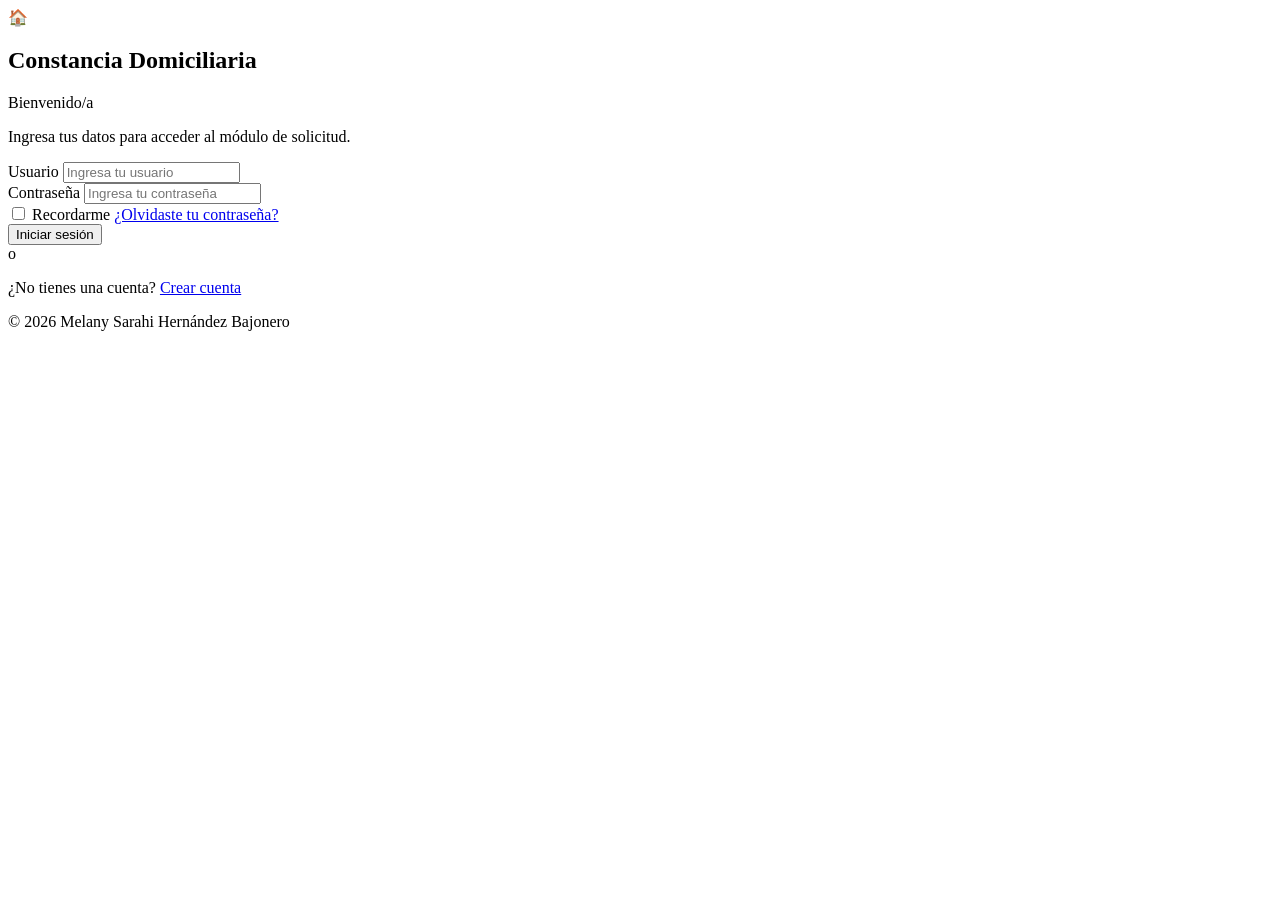
==== index.html @ f72e352b "initial commit" ====
<!DOCTYPE html>
<html lang="es">

<head>
    <meta charset="UTF-8">
    <meta name="viewport" content="width=device-width, initial-scale=1.0">

    <title>Constancia Domiciliaria | Iniciar sesión</title>

    <link rel="stylesheet" href="css/styles.css">
</head>

<body>

    <main class="login-container">

        <section class="login-card">

            <!-- Logo -->
            <div class="logo">

                <div class="logo-icon">
                    🏠
                </div>

                <h1>
                    Constancia
                    <span>Domiciliaria</span>
                </h1>

            </div>


            <!-- Bienvenida -->
            <p class="welcome">
                Bienvenido/a
            </p>

            <p class="subtitle">
                Ingresa tus datos para acceder al módulo de solicitud.
            </p>


            <!-- Formulario -->
            <form id="loginForm">

                <div class="input-group">

                    <label for="usuario">
                        Usuario
                    </label>

                    <input
                        type="text"
                        id="usuario"
                        name="usuario"
                        placeholder="Ingresa tu usuario"
                        required
                    >

                </div>


                <div class="input-group">

                    <label for="password">
                        Contraseña
                    </label>

                    <input
                        type="password"
                        id="password"
                        name="password"
                        placeholder="Ingresa tu contraseña"
                        required
                    >

                </div>


                <!-- Opciones -->
                <div class="options">

                    <label class="remember">

                        <input
                            type="checkbox"
                            id="recordarme"
                        >

                        Recordarme

                    </label>


                    <a href="#" id="recuperar">
                        ¿Olvidaste tu contraseña?
                    </a>

                </div>


                <!-- Botón -->
                <button type="submit">
                    Iniciar sesión
                </button>

            </form>


            <!-- Registro -->
            <div class="divider">
                <span>o</span>
            </div>

            <p class="register">

                ¿No tienes una cuenta?

                <a href="#" id="crearCuenta">
                    Crear cuenta
                </a>

            </p>

        </section>


        <!-- Pie de página -->
        <footer>
            © 2026 Melany Sarahi Hernández Bajonero
        </footer>

        </main>

    <script src="js/script.js"></script>

</body>

</html>
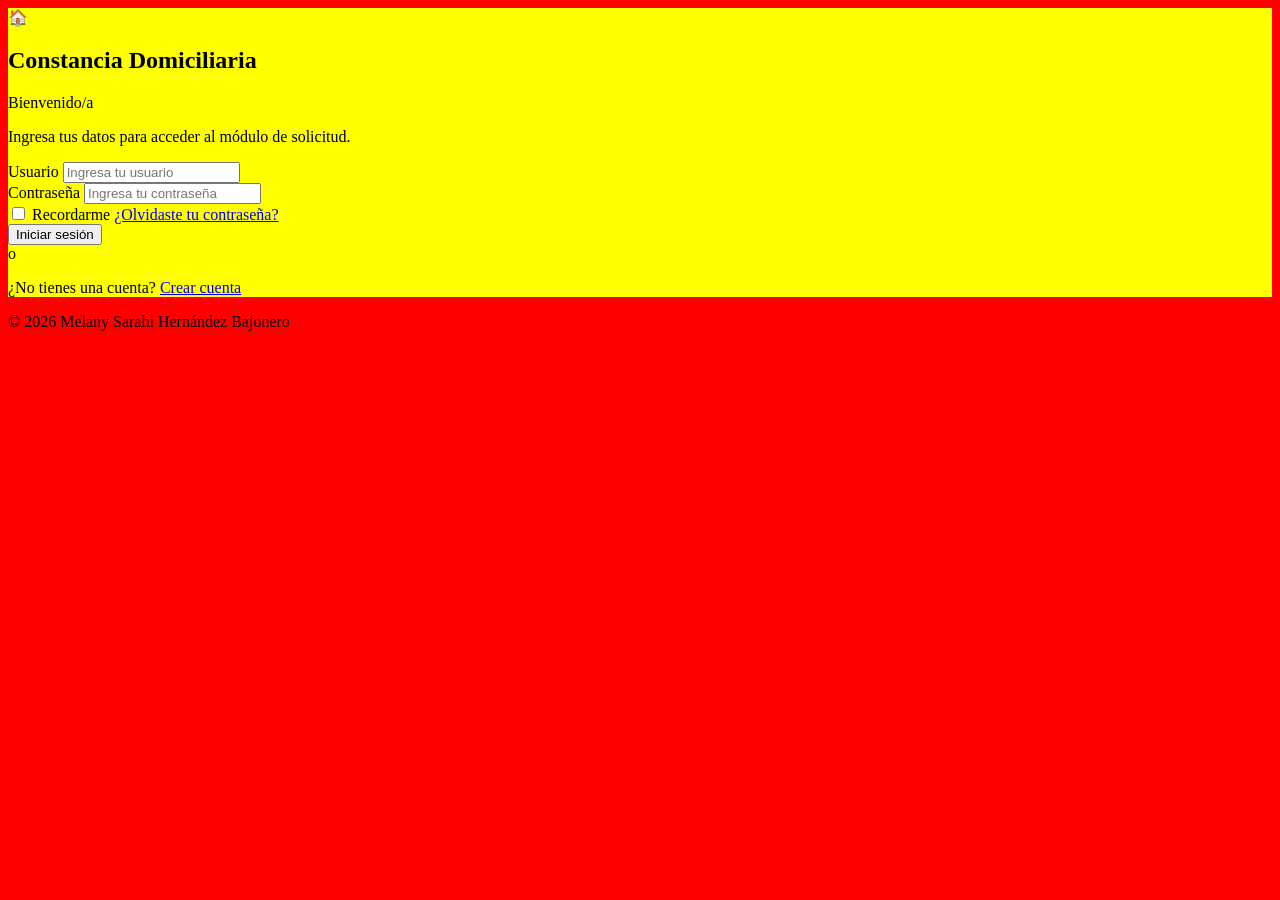
==== commit dfa276c8: "Add files via upload" ====
--- a/index.html
+++ b/index.html
@@ -7,7 +7,16 @@
 
     <title>Constancia Domiciliaria | Iniciar sesión</title>
 
-    <link rel="stylesheet" href="css/styles.css">
+    <style>
+    body {
+        background: red !important;
+    }
+
+    .login-card {
+        background: yellow !important;
+    }
+</style>
+<link rel="stylesheet" href="css/styles.css">
 </head>
 
 <body>
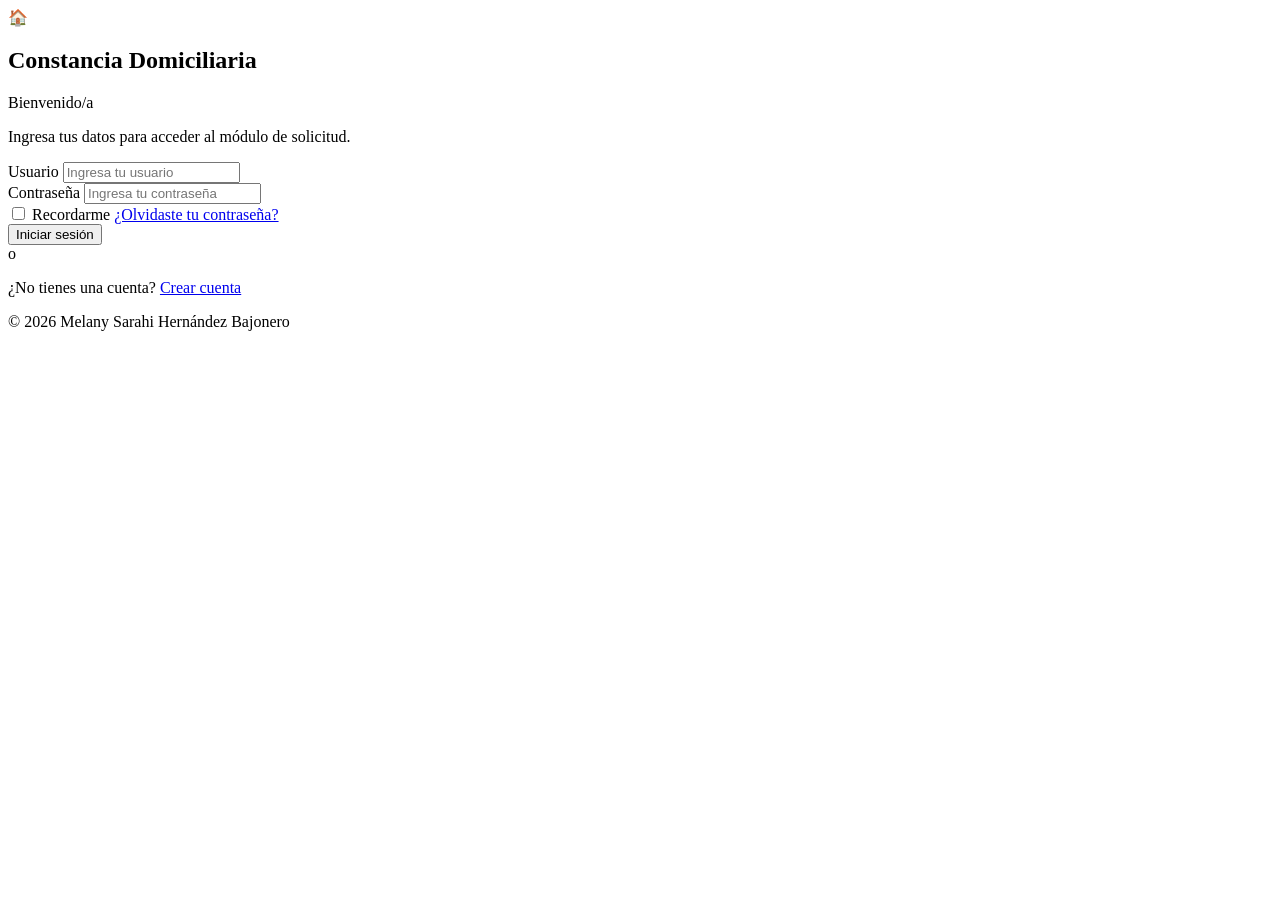
==== commit 6f4be106: "Add files via upload" ====
--- a/index.html
+++ b/index.html
@@ -7,16 +7,8 @@
 
     <title>Constancia Domiciliaria | Iniciar sesión</title>
 
-    <style>
-    body {
-        background: red !important;
-    }
-
-    .login-card {
-        background: yellow !important;
-    }
-</style>
-<link rel="stylesheet" href="css/styles.css">
+   
+     <link rel="stylesheet" href="css/style.css">
 </head>
 
 <body>
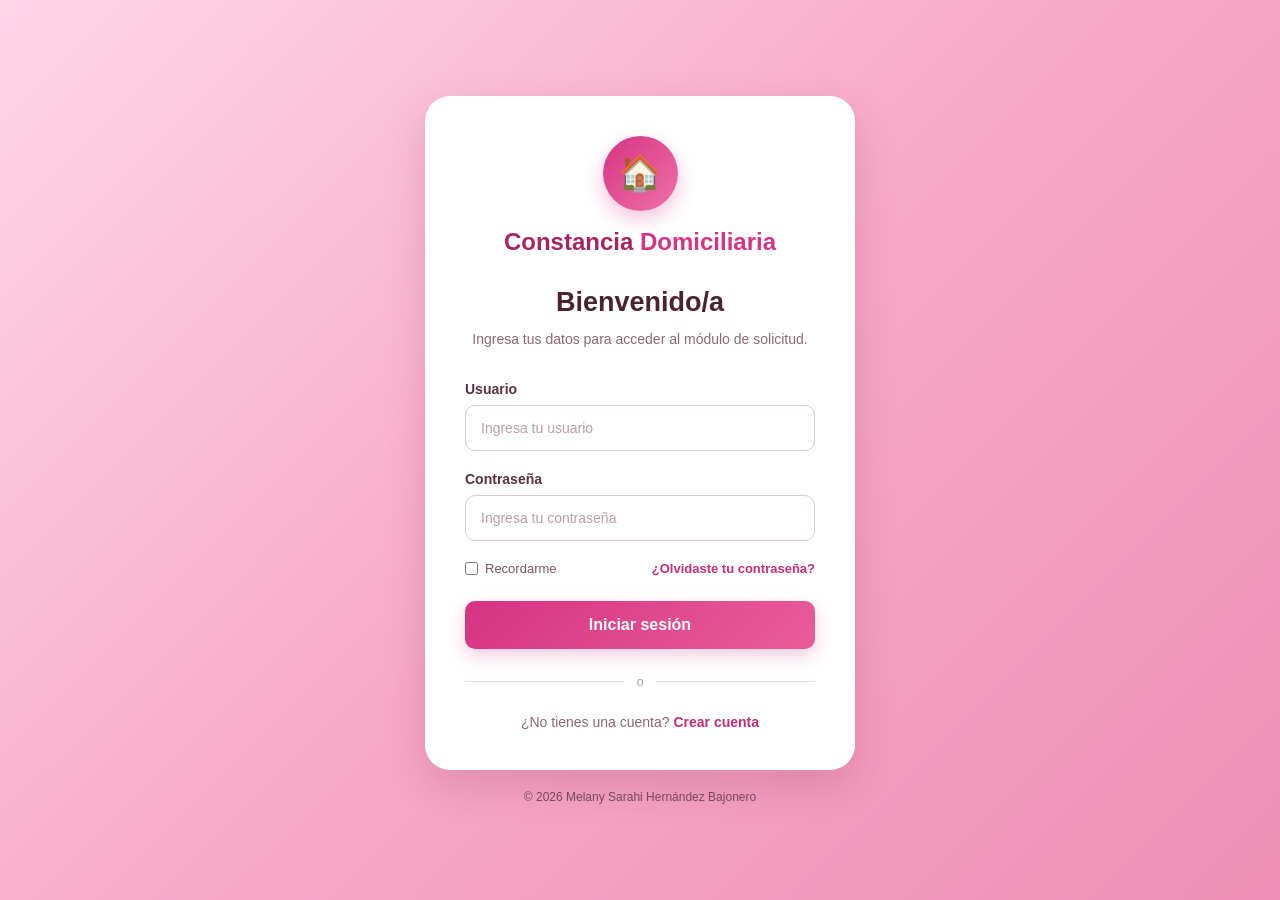
==== commit 5451d1fd: "Add files via upload" ====
--- a/index.html
+++ b/index.html
@@ -8,7 +8,651 @@
     <title>Constancia Domiciliaria | Iniciar sesión</title>
 
    
-     <link rel="stylesheet" href="css/style.css">
+    <style>
+        /* ========================================
+   CONFIGURACIÓN GENERAL
+======================================== */
+
+* {
+    margin: 0;
+    padding: 0;
+    box-sizing: border-box;
+}
+
+body {
+    font-family: "Segoe UI", Arial, sans-serif;
+
+    min-height: 100vh;
+
+    display: flex;
+    justify-content: center;
+    align-items: center;
+
+    background: linear-gradient(
+        135deg,
+        #ffd6e7,
+        #f7a9c8,
+        #ef8fb5
+    );
+
+    color: #4a2635;
+}
+
+
+/* ========================================
+   CONTENEDOR DEL LOGIN
+======================================== */
+
+.login-container {
+    width: 100%;
+    max-width: 480px;
+
+    padding: 25px;
+}
+
+
+/* ========================================
+   TARJETA
+======================================== */
+
+.login-card {
+    width: 100%;
+
+    padding: 40px;
+
+    background-color: white;
+
+    border-radius: 25px;
+
+    box-shadow:
+        0 15px 40px rgba(128, 35, 75, 0.20);
+}
+
+
+/* ========================================
+   LOGO
+======================================== */
+
+.logo {
+    text-align: center;
+
+    margin-bottom: 30px;
+}
+
+.logo-icon {
+    width: 75px;
+    height: 75px;
+
+    margin: 0 auto 15px;
+
+    display: flex;
+    justify-content: center;
+    align-items: center;
+
+    border-radius: 50%;
+
+    background: linear-gradient(
+        135deg,
+        #d63384,
+        #ee72a8
+    );
+
+    color: white;
+
+    font-size: 35px;
+
+    box-shadow:
+        0 8px 20px rgba(214, 51, 132, 0.30);
+}
+
+.logo h1 {
+    color: #a52560;
+
+    font-size: 24px;
+
+    line-height: 1.3;
+}
+
+.logo h1 span {
+    color: #d63384;
+}
+
+
+/* ========================================
+   TEXTOS
+======================================== */
+
+.welcome {
+    text-align: center;
+
+    font-size: 27px;
+
+    font-weight: bold;
+
+    color: #492331;
+
+    margin-bottom: 10px;
+}
+
+.subtitle {
+    text-align: center;
+
+    color: #8a6876;
+
+    font-size: 14px;
+
+    line-height: 1.6;
+
+    margin-bottom: 30px;
+}
+
+
+/* ========================================
+   CAMPOS
+======================================== */
+
+.input-group {
+    margin-bottom: 20px;
+}
+
+.input-group label {
+    display: block;
+
+    margin-bottom: 8px;
+
+    color: #5c3043;
+
+    font-size: 14px;
+
+    font-weight: bold;
+}
+
+.input-group input {
+    width: 100%;
+
+    padding: 14px 15px;
+
+    border: 1px solid #e5c6d3;
+
+    border-radius: 10px;
+
+    outline: none;
+
+    font-size: 14px;
+
+    color: #4a2635;
+
+    background-color: white;
+
+    transition: 0.3s;
+}
+
+.input-group input::placeholder {
+    color: #b99daa;
+}
+
+.input-group input:focus {
+    border-color: #d63384;
+
+    box-shadow:
+        0 0 0 3px rgba(214, 51, 132, 0.12);
+}
+
+
+/* ========================================
+   OPCIONES
+======================================== */
+
+.options {
+    display: flex;
+
+    justify-content: space-between;
+
+    align-items: center;
+
+    margin: 5px 0 25px;
+
+    font-size: 13px;
+}
+
+.remember {
+    display: flex;
+
+    align-items: center;
+
+    gap: 7px;
+
+    color: #765363;
+}
+
+.remember input {
+    accent-color: #d63384;
+
+    cursor: pointer;
+}
+
+.options a {
+    color: #c72d75;
+
+    text-decoration: none;
+
+    font-weight: bold;
+}
+
+.options a:hover {
+    text-decoration: underline;
+}
+
+
+/* ========================================
+   BOTÓN
+======================================== */
+
+button {
+    width: 100%;
+
+    padding: 15px;
+
+    border: none;
+
+    border-radius: 10px;
+
+    background: linear-gradient(
+        135deg,
+        #d63384,
+        #e95d98
+    );
+
+    color: white;
+
+    font-size: 16px;
+
+    font-weight: bold;
+
+    cursor: pointer;
+
+    box-shadow:
+        0 7px 18px rgba(214, 51, 132, 0.25);
+
+    transition: all 0.3s ease;
+}
+
+button:hover {
+    transform: translateY(-2px);
+
+    box-shadow:
+        0 10px 22px rgba(214, 51, 132, 0.35);
+}
+
+button:active {
+    transform: translateY(0);
+}
+
+
+/* ========================================
+   SEPARADOR
+======================================== */
+
+.divider {
+    display: flex;
+
+    align-items: center;
+
+    gap: 12px;
+
+    margin: 25px 0;
+
+    color: #b999a7;
+}
+
+.divider::before,
+.divider::after {
+    content: "";
+
+    height: 1px;
+
+    background: #ead6df;
+
+    flex: 1;
+}
+
+.divider span {
+    font-size: 13px;
+}
+
+
+/* ========================================
+   REGISTRO
+======================================== */
+
+.register {
+    text-align: center;
+
+    font-size: 14px;
+
+    color: #8a6876;
+}
+
+.register a {
+    color: #c72d75;
+
+    font-weight: bold;
+
+    text-decoration: none;
+}
+
+.register a:hover {
+    text-decoration: underline;
+}
+
+
+/* ========================================
+   PIE DE PÁGINA
+======================================== */
+
+footer {
+    text-align: center;
+
+    margin-top: 20px;
+
+    color: #75485b;
+
+    font-size: 12px;
+}
+
+
+/* ========================================
+   DISEÑO PARA CELULAR
+======================================== */
+
+@media (max-width: 500px) {
+
+    .login-container {
+        padding: 15px;
+    }
+
+    .login-card {
+        padding: 30px 22px;
+    }
+
+    .logo h1 {
+        font-size: 21px;
+    }
+
+    .welcome {
+        font-size: 24px;
+    }
+
+    .options {
+        flex-direction: column;
+
+        align-items: flex-start;
+
+        gap: 12px;
+    }
+}
+/* ========================================
+   PANEL DEL SISTEMA
+======================================== */
+
+.dashboard {
+    max-width: 100%;
+}
+
+
+/* ========================================
+   ENCABEZADO DEL PANEL
+======================================== */
+
+.encabezado-panel {
+    display: flex;
+
+    justify-content: space-between;
+
+    align-items: center;
+
+    padding-bottom: 20px;
+
+    border-bottom: 1px solid #efdce4;
+}
+
+.encabezado-panel h1 {
+    color: #a52560;
+
+    font-size: 22px;
+
+    line-height: 1.3;
+}
+
+.encabezado-panel h1 span {
+    color: #d63384;
+}
+
+.encabezado-panel p {
+    color: #8a6876;
+
+    font-size: 13px;
+
+    margin-top: 5px;
+}
+
+
+/* ========================================
+   ICONO DEL USUARIO
+======================================== */
+
+.usuario-icono {
+    width: 55px;
+    height: 55px;
+
+    display: flex;
+
+    align-items: center;
+    justify-content: center;
+
+    border-radius: 50%;
+
+    background: linear-gradient(
+        135deg,
+        #d63384,
+        #ee72a8
+    );
+
+    color: white;
+
+    font-size: 25px;
+
+    box-shadow:
+        0 5px 15px rgba(214, 51, 132, 0.25);
+}
+
+
+/* ========================================
+   BIENVENIDA
+======================================== */
+
+.bienvenida {
+    text-align: center;
+
+    margin: 25px 0;
+}
+
+.bienvenida h2 {
+    margin-bottom: 8px;
+
+    font-size: 23px;
+
+    color: #492331;
+}
+
+.bienvenida p {
+    color: #8a6876;
+
+    font-size: 14px;
+
+    line-height: 1.5;
+}
+
+
+/* ========================================
+   MENÚ
+======================================== */
+
+.menu-panel {
+    display: flex;
+
+    flex-direction: column;
+
+    gap: 12px;
+}
+
+.opcion-menu {
+    display: flex;
+
+    align-items: center;
+
+    gap: 15px;
+
+    padding: 15px;
+
+    border: 1px solid #efdce4;
+
+    border-radius: 12px;
+
+    text-decoration: none;
+
+    background-color: #fff;
+
+    transition: all 0.3s ease;
+}
+
+.opcion-menu:hover {
+    transform: translateX(4px);
+
+    border-color: #d63384;
+
+    background-color: #fff7fa;
+
+    box-shadow:
+        0 5px 15px rgba(214, 51, 132, 0.12);
+}
+
+
+/* ========================================
+   ICONOS DEL MENÚ
+======================================== */
+
+.menu-icono {
+    min-width: 48px;
+
+    width: 48px;
+    height: 48px;
+
+    display: flex;
+
+    align-items: center;
+    justify-content: center;
+
+    border-radius: 10px;
+
+    background: linear-gradient(
+        135deg,
+        #ffd6e7,
+        #f7a9c8
+    );
+
+    font-size: 22px;
+}
+
+.opcion-menu h3 {
+    color: #5c3043;
+
+    font-size: 15px;
+
+    margin-bottom: 4px;
+}
+
+.opcion-menu p {
+    color: #8a6876;
+
+    font-size: 12px;
+
+    line-height: 1.4;
+}
+
+
+/* ========================================
+   CERRAR SESIÓN
+======================================== */
+
+.cerrar-sesion {
+    display: block;
+
+    width: 100%;
+
+    padding: 15px;
+
+    margin-top: 25px;
+
+    text-align: center;
+
+    text-decoration: none;
+
+    border-radius: 10px;
+
+    background-color: white;
+
+    color: #c72d75;
+
+    border: 1px solid #e5c6d3;
+
+    font-size: 16px;
+
+    font-weight: bold;
+
+    transition: 0.3s;
+}
+
+.cerrar-sesion:hover {
+    background-color: #fff1f6;
+
+    color: #a52560;
+}
+
+
+/* ========================================
+   RESPONSIVE DEL PANEL
+======================================== */
+
+@media (max-width: 500px) {
+
+    .encabezado-panel h1 {
+        font-size: 19px;
+    }
+
+    .usuario-icono {
+        width: 48px;
+        height: 48px;
+
+        font-size: 21px;
+    }
+
+    .opcion-menu {
+        padding: 12px;
+    }
+
+    .menu-icono {
+        min-width: 42px;
+
+        width: 42px;
+        height: 42px;
+
+        font-size: 19px;
+    }
+
+}
+
+    </style>
 </head>
 
 <body>
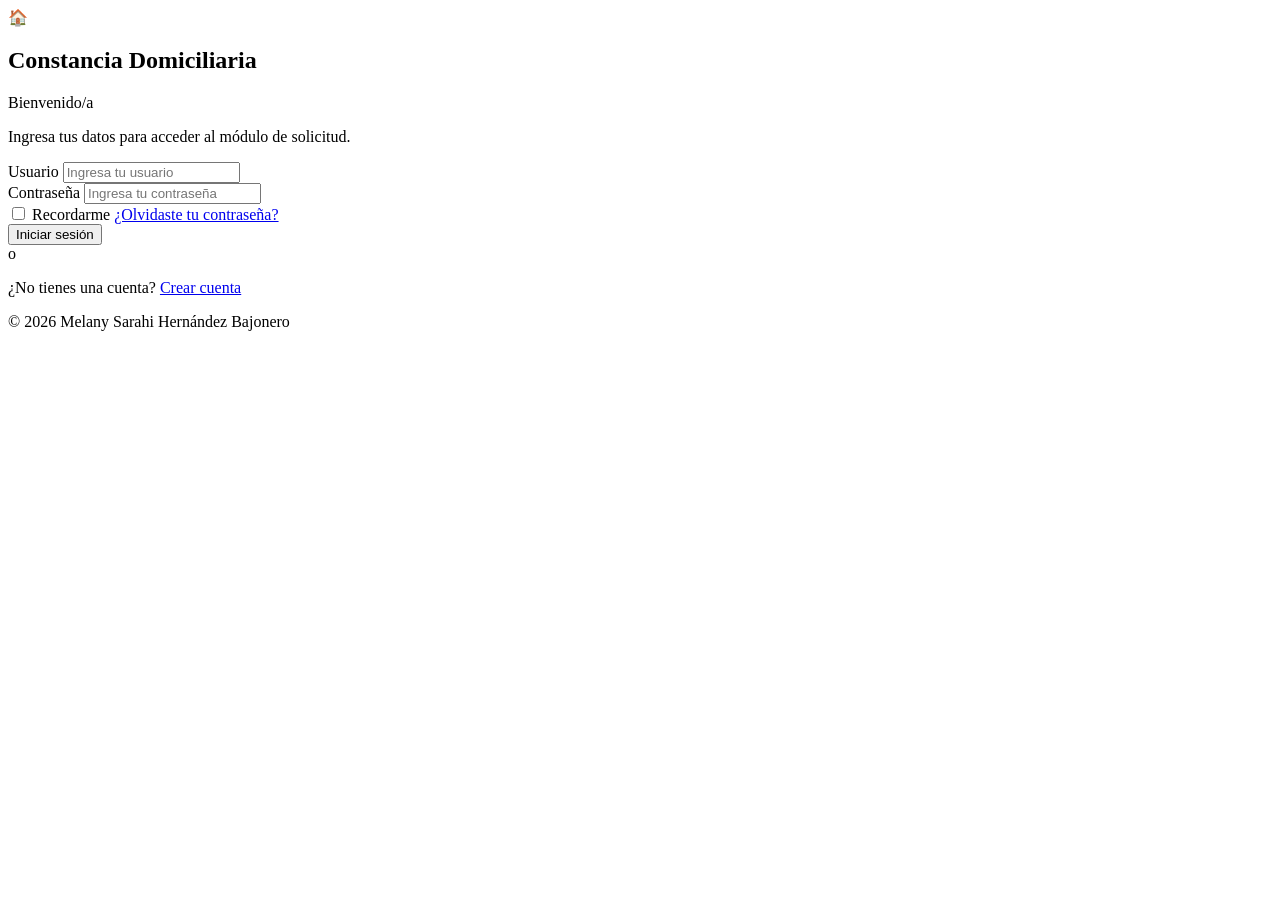
==== commit 0a4e5037: "Add files via upload" ====
--- a/index.html
+++ b/index.html
@@ -7,652 +7,8 @@
 
     <title>Constancia Domiciliaria | Iniciar sesión</title>
 
-   
-    <style>
-        /* ========================================
-   CONFIGURACIÓN GENERAL
-======================================== */
+    <link rel="stylesheet" href="./css/style.css">
 
-* {
-    margin: 0;
-    padding: 0;
-    box-sizing: border-box;
-}
-
-body {
-    font-family: "Segoe UI", Arial, sans-serif;
-
-    min-height: 100vh;
-
-    display: flex;
-    justify-content: center;
-    align-items: center;
-
-    background: linear-gradient(
-        135deg,
-        #ffd6e7,
-        #f7a9c8,
-        #ef8fb5
-    );
-
-    color: #4a2635;
-}
-
-
-/* ========================================
-   CONTENEDOR DEL LOGIN
-======================================== */
-
-.login-container {
-    width: 100%;
-    max-width: 480px;
-
-    padding: 25px;
-}
-
-
-/* ========================================
-   TARJETA
-======================================== */
-
-.login-card {
-    width: 100%;
-
-    padding: 40px;
-
-    background-color: white;
-
-    border-radius: 25px;
-
-    box-shadow:
-        0 15px 40px rgba(128, 35, 75, 0.20);
-}
-
-
-/* ========================================
-   LOGO
-======================================== */
-
-.logo {
-    text-align: center;
-
-    margin-bottom: 30px;
-}
-
-.logo-icon {
-    width: 75px;
-    height: 75px;
-
-    margin: 0 auto 15px;
-
-    display: flex;
-    justify-content: center;
-    align-items: center;
-
-    border-radius: 50%;
-
-    background: linear-gradient(
-        135deg,
-        #d63384,
-        #ee72a8
-    );
-
-    color: white;
-
-    font-size: 35px;
-
-    box-shadow:
-        0 8px 20px rgba(214, 51, 132, 0.30);
-}
-
-.logo h1 {
-    color: #a52560;
-
-    font-size: 24px;
-
-    line-height: 1.3;
-}
-
-.logo h1 span {
-    color: #d63384;
-}
-
-
-/* ========================================
-   TEXTOS
-======================================== */
-
-.welcome {
-    text-align: center;
-
-    font-size: 27px;
-
-    font-weight: bold;
-
-    color: #492331;
-
-    margin-bottom: 10px;
-}
-
-.subtitle {
-    text-align: center;
-
-    color: #8a6876;
-
-    font-size: 14px;
-
-    line-height: 1.6;
-
-    margin-bottom: 30px;
-}
-
-
-/* ========================================
-   CAMPOS
-======================================== */
-
-.input-group {
-    margin-bottom: 20px;
-}
-
-.input-group label {
-    display: block;
-
-    margin-bottom: 8px;
-
-    color: #5c3043;
-
-    font-size: 14px;
-
-    font-weight: bold;
-}
-
-.input-group input {
-    width: 100%;
-
-    padding: 14px 15px;
-
-    border: 1px solid #e5c6d3;
-
-    border-radius: 10px;
-
-    outline: none;
-
-    font-size: 14px;
-
-    color: #4a2635;
-
-    background-color: white;
-
-    transition: 0.3s;
-}
-
-.input-group input::placeholder {
-    color: #b99daa;
-}
-
-.input-group input:focus {
-    border-color: #d63384;
-
-    box-shadow:
-        0 0 0 3px rgba(214, 51, 132, 0.12);
-}
-
-
-/* ========================================
-   OPCIONES
-======================================== */
-
-.options {
-    display: flex;
-
-    justify-content: space-between;
-
-    align-items: center;
-
-    margin: 5px 0 25px;
-
-    font-size: 13px;
-}
-
-.remember {
-    display: flex;
-
-    align-items: center;
-
-    gap: 7px;
-
-    color: #765363;
-}
-
-.remember input {
-    accent-color: #d63384;
-
-    cursor: pointer;
-}
-
-.options a {
-    color: #c72d75;
-
-    text-decoration: none;
-
-    font-weight: bold;
-}
-
-.options a:hover {
-    text-decoration: underline;
-}
-
-
-/* ========================================
-   BOTÓN
-======================================== */
-
-button {
-    width: 100%;
-
-    padding: 15px;
-
-    border: none;
-
-    border-radius: 10px;
-
-    background: linear-gradient(
-        135deg,
-        #d63384,
-        #e95d98
-    );
-
-    color: white;
-
-    font-size: 16px;
-
-    font-weight: bold;
-
-    cursor: pointer;
-
-    box-shadow:
-        0 7px 18px rgba(214, 51, 132, 0.25);
-
-    transition: all 0.3s ease;
-}
-
-button:hover {
-    transform: translateY(-2px);
-
-    box-shadow:
-        0 10px 22px rgba(214, 51, 132, 0.35);
-}
-
-button:active {
-    transform: translateY(0);
-}
-
-
-/* ========================================
-   SEPARADOR
-======================================== */
-
-.divider {
-    display: flex;
-
-    align-items: center;
-
-    gap: 12px;
-
-    margin: 25px 0;
-
-    color: #b999a7;
-}
-
-.divider::before,
-.divider::after {
-    content: "";
-
-    height: 1px;
-
-    background: #ead6df;
-
-    flex: 1;
-}
-
-.divider span {
-    font-size: 13px;
-}
-
-
-/* ========================================
-   REGISTRO
-======================================== */
-
-.register {
-    text-align: center;
-
-    font-size: 14px;
-
-    color: #8a6876;
-}
-
-.register a {
-    color: #c72d75;
-
-    font-weight: bold;
-
-    text-decoration: none;
-}
-
-.register a:hover {
-    text-decoration: underline;
-}
-
-
-/* ========================================
-   PIE DE PÁGINA
-======================================== */
-
-footer {
-    text-align: center;
-
-    margin-top: 20px;
-
-    color: #75485b;
-
-    font-size: 12px;
-}
-
-
-/* ========================================
-   DISEÑO PARA CELULAR
-======================================== */
-
-@media (max-width: 500px) {
-
-    .login-container {
-        padding: 15px;
-    }
-
-    .login-card {
-        padding: 30px 22px;
-    }
-
-    .logo h1 {
-        font-size: 21px;
-    }
-
-    .welcome {
-        font-size: 24px;
-    }
-
-    .options {
-        flex-direction: column;
-
-        align-items: flex-start;
-
-        gap: 12px;
-    }
-}
-/* ========================================
-   PANEL DEL SISTEMA
-======================================== */
-
-.dashboard {
-    max-width: 100%;
-}
-
-
-/* ========================================
-   ENCABEZADO DEL PANEL
-======================================== */
-
-.encabezado-panel {
-    display: flex;
-
-    justify-content: space-between;
-
-    align-items: center;
-
-    padding-bottom: 20px;
-
-    border-bottom: 1px solid #efdce4;
-}
-
-.encabezado-panel h1 {
-    color: #a52560;
-
-    font-size: 22px;
-
-    line-height: 1.3;
-}
-
-.encabezado-panel h1 span {
-    color: #d63384;
-}
-
-.encabezado-panel p {
-    color: #8a6876;
-
-    font-size: 13px;
-
-    margin-top: 5px;
-}
-
-
-/* ========================================
-   ICONO DEL USUARIO
-======================================== */
-
-.usuario-icono {
-    width: 55px;
-    height: 55px;
-
-    display: flex;
-
-    align-items: center;
-    justify-content: center;
-
-    border-radius: 50%;
-
-    background: linear-gradient(
-        135deg,
-        #d63384,
-        #ee72a8
-    );
-
-    color: white;
-
-    font-size: 25px;
-
-    box-shadow:
-        0 5px 15px rgba(214, 51, 132, 0.25);
-}
-
-
-/* ========================================
-   BIENVENIDA
-======================================== */
-
-.bienvenida {
-    text-align: center;
-
-    margin: 25px 0;
-}
-
-.bienvenida h2 {
-    margin-bottom: 8px;
-
-    font-size: 23px;
-
-    color: #492331;
-}
-
-.bienvenida p {
-    color: #8a6876;
-
-    font-size: 14px;
-
-    line-height: 1.5;
-}
-
-
-/* ========================================
-   MENÚ
-======================================== */
-
-.menu-panel {
-    display: flex;
-
-    flex-direction: column;
-
-    gap: 12px;
-}
-
-.opcion-menu {
-    display: flex;
-
-    align-items: center;
-
-    gap: 15px;
-
-    padding: 15px;
-
-    border: 1px solid #efdce4;
-
-    border-radius: 12px;
-
-    text-decoration: none;
-
-    background-color: #fff;
-
-    transition: all 0.3s ease;
-}
-
-.opcion-menu:hover {
-    transform: translateX(4px);
-
-    border-color: #d63384;
-
-    background-color: #fff7fa;
-
-    box-shadow:
-        0 5px 15px rgba(214, 51, 132, 0.12);
-}
-
-
-/* ========================================
-   ICONOS DEL MENÚ
-======================================== */
-
-.menu-icono {
-    min-width: 48px;
-
-    width: 48px;
-    height: 48px;
-
-    display: flex;
-
-    align-items: center;
-    justify-content: center;
-
-    border-radius: 10px;
-
-    background: linear-gradient(
-        135deg,
-        #ffd6e7,
-        #f7a9c8
-    );
-
-    font-size: 22px;
-}
-
-.opcion-menu h3 {
-    color: #5c3043;
-
-    font-size: 15px;
-
-    margin-bottom: 4px;
-}
-
-.opcion-menu p {
-    color: #8a6876;
-
-    font-size: 12px;
-
-    line-height: 1.4;
-}
-
-
-/* ========================================
-   CERRAR SESIÓN
-======================================== */
-
-.cerrar-sesion {
-    display: block;
-
-    width: 100%;
-
-    padding: 15px;
-
-    margin-top: 25px;
-
-    text-align: center;
-
-    text-decoration: none;
-
-    border-radius: 10px;
-
-    background-color: white;
-
-    color: #c72d75;
-
-    border: 1px solid #e5c6d3;
-
-    font-size: 16px;
-
-    font-weight: bold;
-
-    transition: 0.3s;
-}
-
-.cerrar-sesion:hover {
-    background-color: #fff1f6;
-
-    color: #a52560;
-}
-
-
-/* ========================================
-   RESPONSIVE DEL PANEL
-======================================== */
-
-@media (max-width: 500px) {
-
-    .encabezado-panel h1 {
-        font-size: 19px;
-    }
-
-    .usuario-icono {
-        width: 48px;
-        height: 48px;
-
-        font-size: 21px;
-    }
-
-    .opcion-menu {
-        padding: 12px;
-    }
-
-    .menu-icono {
-        min-width: 42px;
-
-        width: 42px;
-        height: 42px;
-
-        font-size: 19px;
-    }
-
-}
-
-    </style>
 </head>
 
 <body>
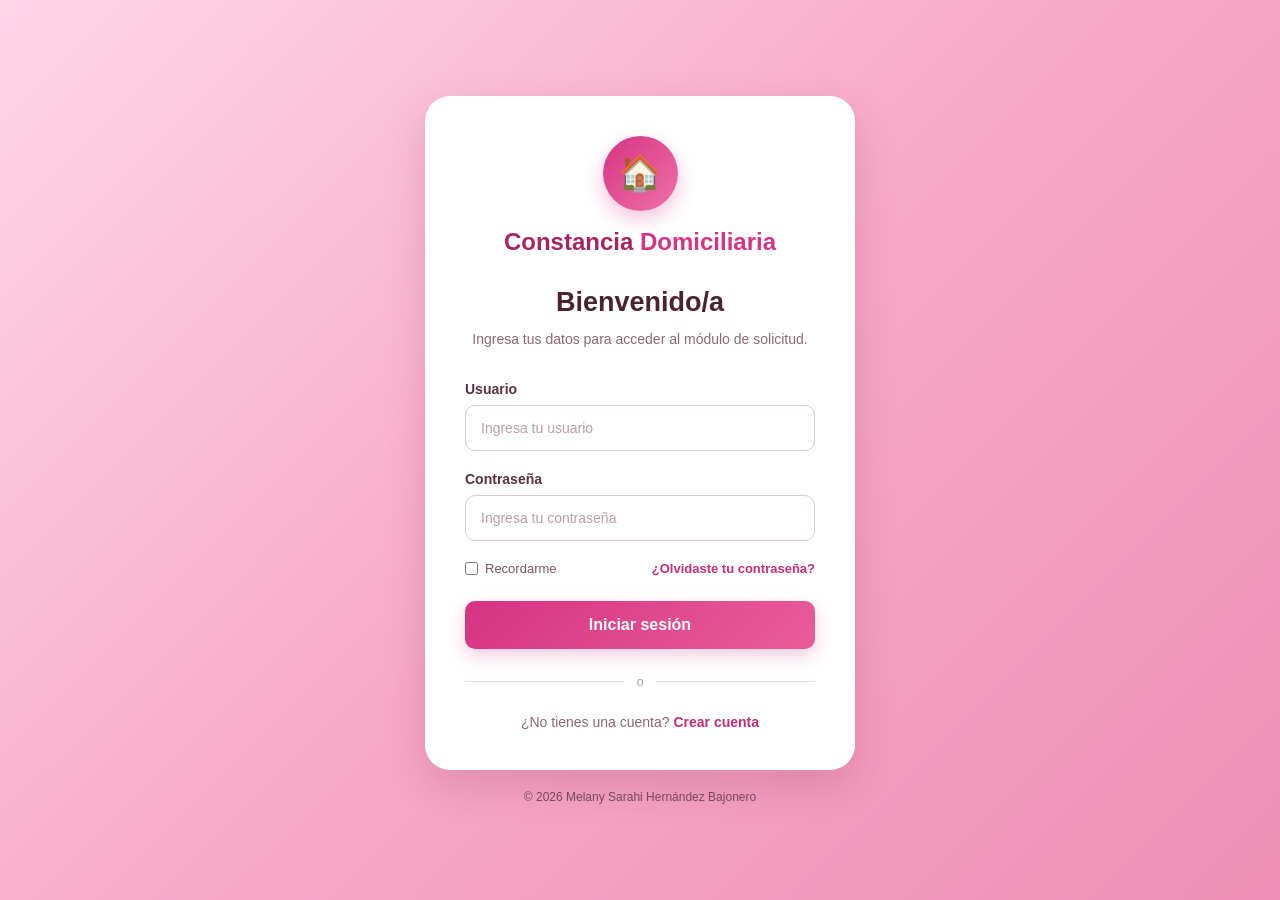
==== commit 1d20aeec: "Add files via upload" ====
--- a/index.html
+++ b/index.html
@@ -7,30 +7,28 @@
 
     <title>Constancia Domiciliaria | Iniciar sesión</title>
 
-    <link rel="stylesheet" href="./css/style.css">
-
+    <link rel="stylesheet" href="style.css">
 </head>
 
 <body>
 
     <main class="login-container">
 
-        <section class="login-card">
+        <section class="login-card" aria-labelledby="titulo">
 
             <!-- Logo -->
             <div class="logo">
 
-                <div class="logo-icon">
+                <div class="logo-icon" aria-hidden="true">
                     🏠
                 </div>
 
-                <h1>
+                <h1 id="titulo">
                     Constancia
                     <span>Domiciliaria</span>
                 </h1>
 
             </div>
-
 
             <!-- Bienvenida -->
             <p class="welcome">
@@ -41,9 +39,8 @@
                 Ingresa tus datos para acceder al módulo de solicitud.
             </p>
 
-
             <!-- Formulario -->
-            <form id="loginForm">
+            <form id="loginForm" action="#" method="post">
 
                 <div class="input-group">
 
@@ -56,11 +53,11 @@
                         id="usuario"
                         name="usuario"
                         placeholder="Ingresa tu usuario"
+                        autocomplete="username"
                         required
                     >
 
                 </div>
-
 
                 <div class="input-group">
 
@@ -73,11 +70,11 @@
                         id="password"
                         name="password"
                         placeholder="Ingresa tu contraseña"
+                        autocomplete="current-password"
                         required
                     >
 
                 </div>
-
 
                 <!-- Opciones -->
                 <div class="options">
@@ -87,19 +84,18 @@
                         <input
                             type="checkbox"
                             id="recordarme"
+                            name="recordarme"
                         >
 
-                        Recordarme
+                        <span>Recordarme</span>
 
                     </label>
-
 
                     <a href="#" id="recuperar">
                         ¿Olvidaste tu contraseña?
                     </a>
 
                 </div>
-
 
                 <!-- Botón -->
                 <button type="submit">
@@ -108,33 +104,29 @@
 
             </form>
 
-
             <!-- Registro -->
             <div class="divider">
                 <span>o</span>
             </div>
 
             <p class="register">
-
                 ¿No tienes una cuenta?
 
                 <a href="#" id="crearCuenta">
                     Crear cuenta
                 </a>
-
             </p>
 
         </section>
-
 
         <!-- Pie de página -->
         <footer>
             © 2026 Melany Sarahi Hernández Bajonero
         </footer>
 
-        </main>
+    </main>
 
-    <script src="js/script.js"></script>
+    <script src="./js/script.js"></script>
 
 </body>
 
--- a/style.css
+++ b/style.css
@@ -0,0 +1,642 @@
+/* ========================================
+   CONFIGURACIÓN GENERAL
+======================================== */
+
+* {
+    margin: 0;
+    padding: 0;
+    box-sizing: border-box;
+}
+
+body {
+    font-family: "Segoe UI", Arial, sans-serif;
+
+    min-height: 100vh;
+
+    display: flex;
+    justify-content: center;
+    align-items: center;
+
+    background: linear-gradient(
+        135deg,
+        #ffd6e7,
+        #f7a9c8,
+        #ef8fb5
+    );
+
+    color: #4a2635;
+}
+
+
+/* ========================================
+   CONTENEDOR DEL LOGIN
+======================================== */
+
+.login-container {
+    width: 100%;
+    max-width: 480px;
+
+    padding: 25px;
+}
+
+
+/* ========================================
+   TARJETA
+======================================== */
+
+.login-card {
+    width: 100%;
+
+    padding: 40px;
+
+    background-color: white;
+
+    border-radius: 25px;
+
+    box-shadow:
+        0 15px 40px rgba(128, 35, 75, 0.20);
+}
+
+
+/* ========================================
+   LOGO
+======================================== */
+
+.logo {
+    text-align: center;
+
+    margin-bottom: 30px;
+}
+
+.logo-icon {
+    width: 75px;
+    height: 75px;
+
+    margin: 0 auto 15px;
+
+    display: flex;
+    justify-content: center;
+    align-items: center;
+
+    border-radius: 50%;
+
+    background: linear-gradient(
+        135deg,
+        #d63384,
+        #ee72a8
+    );
+
+    color: white;
+
+    font-size: 35px;
+
+    box-shadow:
+        0 8px 20px rgba(214, 51, 132, 0.30);
+}
+
+.logo h1 {
+    color: #a52560;
+
+    font-size: 24px;
+
+    line-height: 1.3;
+}
+
+.logo h1 span {
+    color: #d63384;
+}
+
+
+/* ========================================
+   TEXTOS
+======================================== */
+
+.welcome {
+    text-align: center;
+
+    font-size: 27px;
+
+    font-weight: bold;
+
+    color: #492331;
+
+    margin-bottom: 10px;
+}
+
+.subtitle {
+    text-align: center;
+
+    color: #8a6876;
+
+    font-size: 14px;
+
+    line-height: 1.6;
+
+    margin-bottom: 30px;
+}
+
+
+/* ========================================
+   CAMPOS
+======================================== */
+
+.input-group {
+    margin-bottom: 20px;
+}
+
+.input-group label {
+    display: block;
+
+    margin-bottom: 8px;
+
+    color: #5c3043;
+
+    font-size: 14px;
+
+    font-weight: bold;
+}
+
+.input-group input {
+    width: 100%;
+
+    padding: 14px 15px;
+
+    border: 1px solid #e5c6d3;
+
+    border-radius: 10px;
+
+    outline: none;
+
+    font-size: 14px;
+
+    color: #4a2635;
+
+    background-color: white;
+
+    transition: 0.3s;
+}
+
+.input-group input::placeholder {
+    color: #b99daa;
+}
+
+.input-group input:focus {
+    border-color: #d63384;
+
+    box-shadow:
+        0 0 0 3px rgba(214, 51, 132, 0.12);
+}
+
+
+/* ========================================
+   OPCIONES
+======================================== */
+
+.options {
+    display: flex;
+
+    justify-content: space-between;
+
+    align-items: center;
+
+    margin: 5px 0 25px;
+
+    font-size: 13px;
+}
+
+.remember {
+    display: flex;
+
+    align-items: center;
+
+    gap: 7px;
+
+    color: #765363;
+}
+
+.remember input {
+    accent-color: #d63384;
+
+    cursor: pointer;
+}
+
+.options a {
+    color: #c72d75;
+
+    text-decoration: none;
+
+    font-weight: bold;
+}
+
+.options a:hover {
+    text-decoration: underline;
+}
+
+
+/* ========================================
+   BOTÓN
+======================================== */
+
+button {
+    width: 100%;
+
+    padding: 15px;
+
+    border: none;
+
+    border-radius: 10px;
+
+    background: linear-gradient(
+        135deg,
+        #d63384,
+        #e95d98
+    );
+
+    color: white;
+
+    font-size: 16px;
+
+    font-weight: bold;
+
+    cursor: pointer;
+
+    box-shadow:
+        0 7px 18px rgba(214, 51, 132, 0.25);
+
+    transition: all 0.3s ease;
+}
+
+button:hover {
+    transform: translateY(-2px);
+
+    box-shadow:
+        0 10px 22px rgba(214, 51, 132, 0.35);
+}
+
+button:active {
+    transform: translateY(0);
+}
+
+
+/* ========================================
+   SEPARADOR
+======================================== */
+
+.divider {
+    display: flex;
+
+    align-items: center;
+
+    gap: 12px;
+
+    margin: 25px 0;
+
+    color: #b999a7;
+}
+
+.divider::before,
+.divider::after {
+    content: "";
+
+    height: 1px;
+
+    background: #ead6df;
+
+    flex: 1;
+}
+
+.divider span {
+    font-size: 13px;
+}
+
+
+/* ========================================
+   REGISTRO
+======================================== */
+
+.register {
+    text-align: center;
+
+    font-size: 14px;
+
+    color: #8a6876;
+}
+
+.register a {
+    color: #c72d75;
+
+    font-weight: bold;
+
+    text-decoration: none;
+}
+
+.register a:hover {
+    text-decoration: underline;
+}
+
+
+/* ========================================
+   PIE DE PÁGINA
+======================================== */
+
+footer {
+    text-align: center;
+
+    margin-top: 20px;
+
+    color: #75485b;
+
+    font-size: 12px;
+}
+
+
+/* ========================================
+   DISEÑO PARA CELULAR
+======================================== */
+
+@media (max-width: 500px) {
+
+    .login-container {
+        padding: 15px;
+    }
+
+    .login-card {
+        padding: 30px 22px;
+    }
+
+    .logo h1 {
+        font-size: 21px;
+    }
+
+    .welcome {
+        font-size: 24px;
+    }
+
+    .options {
+        flex-direction: column;
+
+        align-items: flex-start;
+
+        gap: 12px;
+    }
+}
+/* ========================================
+   PANEL DEL SISTEMA
+======================================== */
+
+.dashboard {
+    max-width: 100%;
+}
+
+
+/* ========================================
+   ENCABEZADO DEL PANEL
+======================================== */
+
+.encabezado-panel {
+    display: flex;
+
+    justify-content: space-between;
+
+    align-items: center;
+
+    padding-bottom: 20px;
+
+    border-bottom: 1px solid #efdce4;
+}
+
+.encabezado-panel h1 {
+    color: #a52560;
+
+    font-size: 22px;
+
+    line-height: 1.3;
+}
+
+.encabezado-panel h1 span {
+    color: #d63384;
+}
+
+.encabezado-panel p {
+    color: #8a6876;
+
+    font-size: 13px;
+
+    margin-top: 5px;
+}
+
+
+/* ========================================
+   ICONO DEL USUARIO
+======================================== */
+
+.usuario-icono {
+    width: 55px;
+    height: 55px;
+
+    display: flex;
+
+    align-items: center;
+    justify-content: center;
+
+    border-radius: 50%;
+
+    background: linear-gradient(
+        135deg,
+        #d63384,
+        #ee72a8
+    );
+
+    color: white;
+
+    font-size: 25px;
+
+    box-shadow:
+        0 5px 15px rgba(214, 51, 132, 0.25);
+}
+
+
+/* ========================================
+   BIENVENIDA
+======================================== */
+
+.bienvenida {
+    text-align: center;
+
+    margin: 25px 0;
+}
+
+.bienvenida h2 {
+    margin-bottom: 8px;
+
+    font-size: 23px;
+
+    color: #492331;
+}
+
+.bienvenida p {
+    color: #8a6876;
+
+    font-size: 14px;
+
+    line-height: 1.5;
+}
+
+
+/* ========================================
+   MENÚ
+======================================== */
+
+.menu-panel {
+    display: flex;
+
+    flex-direction: column;
+
+    gap: 12px;
+}
+
+.opcion-menu {
+    display: flex;
+
+    align-items: center;
+
+    gap: 15px;
+
+    padding: 15px;
+
+    border: 1px solid #efdce4;
+
+    border-radius: 12px;
+
+    text-decoration: none;
+
+    background-color: #fff;
+
+    transition: all 0.3s ease;
+}
+
+.opcion-menu:hover {
+    transform: translateX(4px);
+
+    border-color: #d63384;
+
+    background-color: #fff7fa;
+
+    box-shadow:
+        0 5px 15px rgba(214, 51, 132, 0.12);
+}
+
+
+/* ========================================
+   ICONOS DEL MENÚ
+======================================== */
+
+.menu-icono {
+    min-width: 48px;
+
+    width: 48px;
+    height: 48px;
+
+    display: flex;
+
+    align-items: center;
+    justify-content: center;
+
+    border-radius: 10px;
+
+    background: linear-gradient(
+        135deg,
+        #ffd6e7,
+        #f7a9c8
+    );
+
+    font-size: 22px;
+}
+
+.opcion-menu h3 {
+    color: #5c3043;
+
+    font-size: 15px;
+
+    margin-bottom: 4px;
+}
+
+.opcion-menu p {
+    color: #8a6876;
+
+    font-size: 12px;
+
+    line-height: 1.4;
+}
+
+
+/* ========================================
+   CERRAR SESIÓN
+======================================== */
+
+.cerrar-sesion {
+    display: block;
+
+    width: 100%;
+
+    padding: 15px;
+
+    margin-top: 25px;
+
+    text-align: center;
+
+    text-decoration: none;
+
+    border-radius: 10px;
+
+    background-color: white;
+
+    color: #c72d75;
+
+    border: 1px solid #e5c6d3;
+
+    font-size: 16px;
+
+    font-weight: bold;
+
+    transition: 0.3s;
+}
+
+.cerrar-sesion:hover {
+    background-color: #fff1f6;
+
+    color: #a52560;
+}
+
+
+/* ========================================
+   RESPONSIVE DEL PANEL
+======================================== */
+
+@media (max-width: 500px) {
+
+    .encabezado-panel h1 {
+        font-size: 19px;
+    }
+
+    .usuario-icono {
+        width: 48px;
+        height: 48px;
+
+        font-size: 21px;
+    }
+
+    .opcion-menu {
+        padding: 12px;
+    }
+
+    .menu-icono {
+        min-width: 42px;
+
+        width: 42px;
+        height: 42px;
+
+        font-size: 19px;
+    }
+
+}
